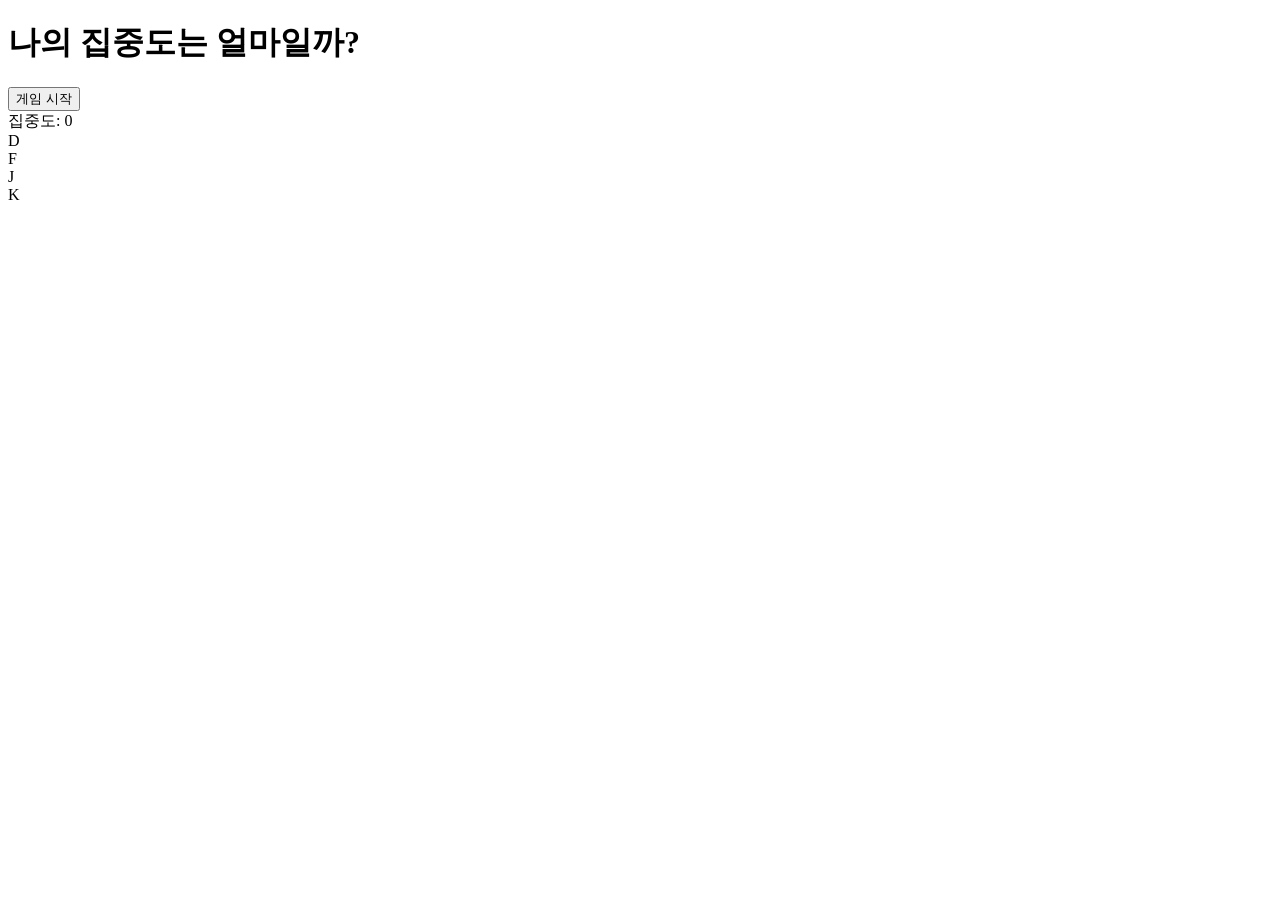
==== index.html @ 17e65d33 "Add initial HTML structure for 집중력 게임" ====
<!DOCTYPE html>
<html lang="ko">
<head>
<meta charset="UTF-8">
<title>집중력 게임</title>
<link rel="stylesheet" href="style.css">
</head>

<body>

<div id="startScreen">
    <h1>나의 집중도는 얼마일까?</h1>
    <button id="startBtn">게임 시작</button>
</div>

<div id="countdown"></div>

<div id="game">

    <div id="score">
        집중도: <span id="focus">0</span>
    </div>

    <div id="distractionArea"></div>

    <div id="lanes">

        <div class="lane" data-key="D">
            <div class="keyLabel">D</div>
        </div>

        <div class="lane" data-key="F">
            <div class="keyLabel">F</div>
        </div>

        <div class="lane" data-key="J">
            <div class="keyLabel">J</div>
        </div>

        <div class="lane" data-key="K">
            <div class="keyLabel">K</div>
        </div>

    </div>

</div>

<script src="script.js"></script>

</body>
</html>
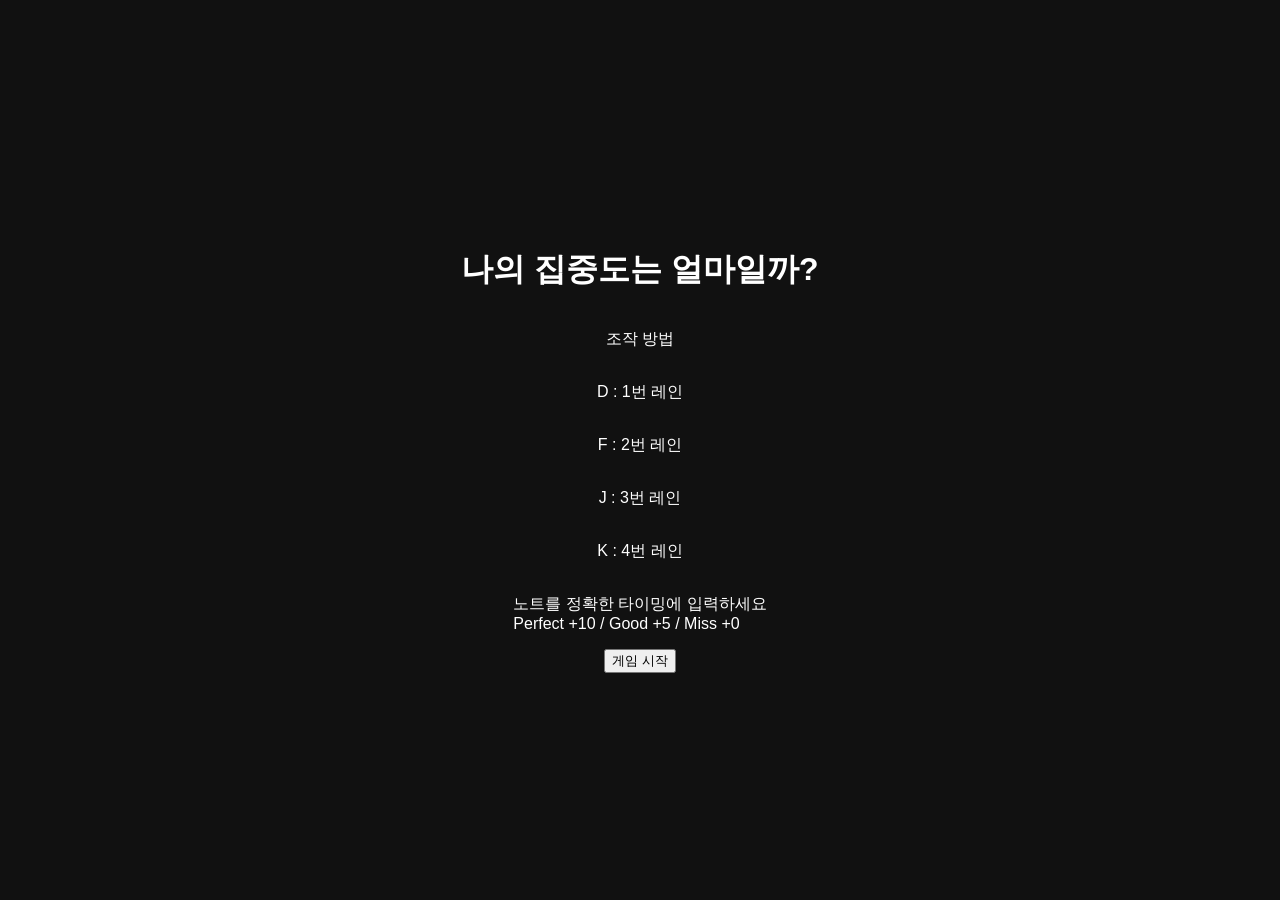
==== commit 6804b0db: "Enhance start screen with game instructions Added instructions for game controls and scoring." ====
--- a/index.html
+++ b/index.html
@@ -9,8 +9,24 @@
 <body>
 
 <div id="startScreen">
-    <h1>나의 집중도는 얼마일까?</h1>
-    <button id="startBtn">게임 시작</button>
+
+<h1>나의 집중도는 얼마일까?</h1>
+
+<p>조작 방법</p>
+<p>D : 1번 레인</p>
+<p>F : 2번 레인</p>
+<p>J : 3번 레인</p>
+<p>K : 4번 레인</p>
+
+<p>
+노트를 정확한 타이밍에 입력하세요<br>
+Perfect +10 / Good +5 / Miss +0
+</p>
+
+<button id="startBtn">
+게임 시작
+</button>
+
 </div>
 
 <div id="countdown"></div>
--- a/style.css
+++ b/style.css
@@ -0,0 +1,90 @@
+body{
+margin:0;
+background:#111;
+color:white;
+font-family:Arial;
+overflow:hidden;
+}
+
+#startScreen{
+position:absolute;
+width:100%;
+height:100%;
+display:flex;
+flex-direction:column;
+justify-content:center;
+align-items:center;
+}
+
+#countdown{
+position:absolute;
+font-size:80px;
+width:100%;
+text-align:center;
+top:40%;
+}
+
+#game{
+display:none;
+height:100vh;
+position:relative;
+}
+
+#score{
+position:absolute;
+top:20px;
+left:20px;
+font-size:25px;
+z-index:100;
+}
+
+#lanes{
+display:flex;
+justify-content:center;
+height:100%;
+}
+
+.lane{
+width:100px;
+height:100%;
+border:1px solid gray;
+position:relative;
+}
+
+.keyLabel{
+position:absolute;
+bottom:20px;
+left:50%;
+transform:translateX(-50%);
+font-size:30px;
+}
+
+.note{
+width:80px;
+height:20px;
+background:cyan;
+position:absolute;
+left:10px;
+border-radius:10px;
+}
+
+.popup{
+position:absolute;
+top:50px;
+left:-200px;
+background:red;
+padding:10px;
+animation:move 3s linear;
+}
+
+@keyframes move{
+
+from{
+left:-200px;
+}
+
+to{
+left:100%;
+}
+
+}
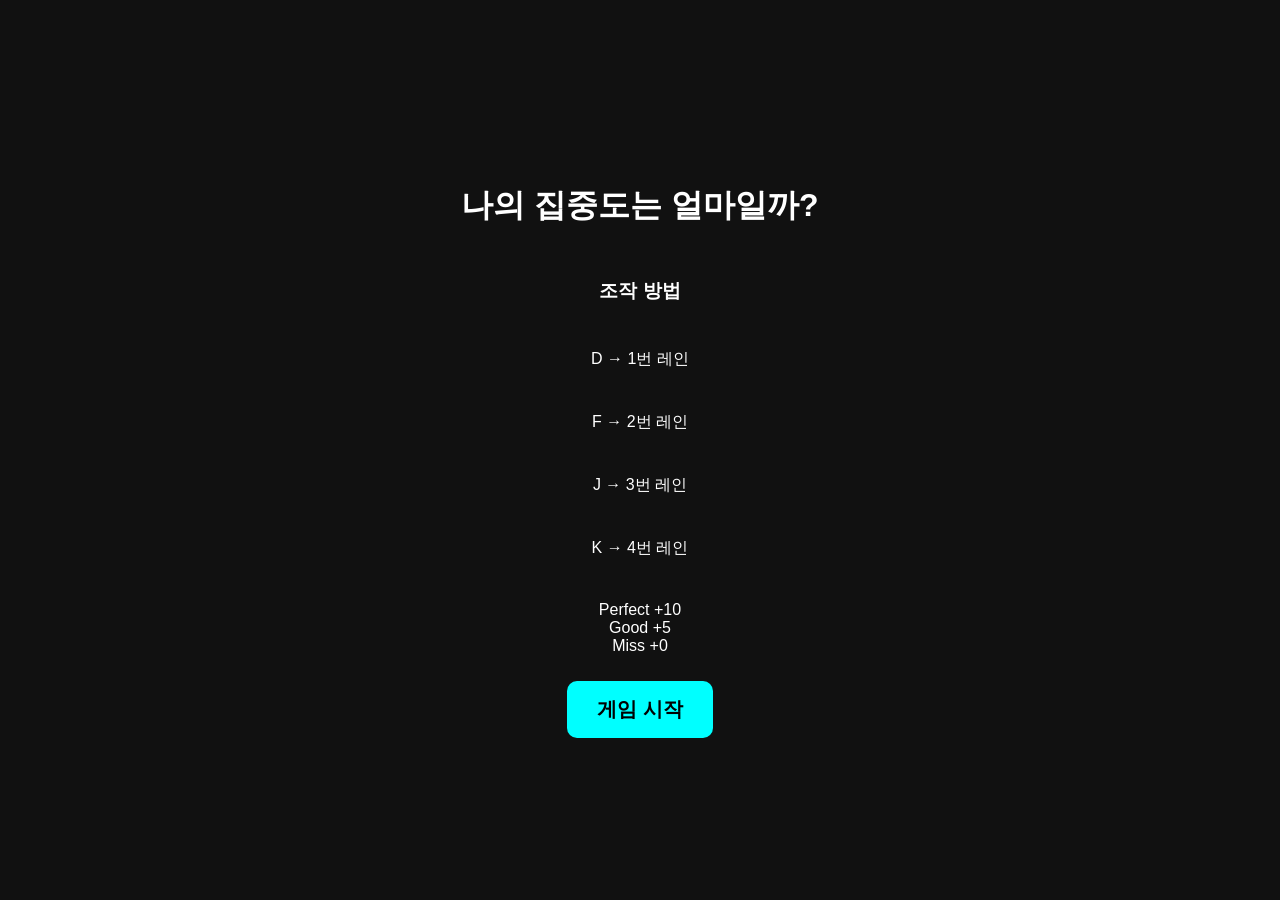
==== commit 784779f4: "Refactor game instructions and layout in index.html" ====
--- a/index.html
+++ b/index.html
@@ -1,5 +1,6 @@
 <!DOCTYPE html>
 <html lang="ko">
+
 <head>
 <meta charset="UTF-8">
 <title>집중력 게임</title>
@@ -12,15 +13,17 @@
 
 <h1>나의 집중도는 얼마일까?</h1>
 
-<p>조작 방법</p>
-<p>D : 1번 레인</p>
-<p>F : 2번 레인</p>
-<p>J : 3번 레인</p>
-<p>K : 4번 레인</p>
+<h3>조작 방법</h3>
+
+<p>D → 1번 레인</p>
+<p>F → 2번 레인</p>
+<p>J → 3번 레인</p>
+<p>K → 4번 레인</p>
 
 <p>
-노트를 정확한 타이밍에 입력하세요<br>
-Perfect +10 / Good +5 / Miss +0
+Perfect +10<br>
+Good +5<br>
+Miss +0
 </p>
 
 <button id="startBtn">
@@ -33,35 +36,38 @@
 
 <div id="game">
 
-    <div id="score">
-        집중도: <span id="focus">0</span>
-    </div>
+<div id="score">
+집중도 : <span id="focus">0</span>
+</div>
 
-    <div id="distractionArea"></div>
+<div id="distractionArea"></div>
 
-    <div id="lanes">
+<div id="lanes">
 
-        <div class="lane" data-key="D">
-            <div class="keyLabel">D</div>
-        </div>
+<div class="hitLine"></div>
 
-        <div class="lane" data-key="F">
-            <div class="keyLabel">F</div>
-        </div>
+<div class="lane">
+<div class="keyLabel">D</div>
+</div>
 
-        <div class="lane" data-key="J">
-            <div class="keyLabel">J</div>
-        </div>
+<div class="lane">
+<div class="keyLabel">F</div>
+</div>
 
-        <div class="lane" data-key="K">
-            <div class="keyLabel">K</div>
-        </div>
+<div class="lane">
+<div class="keyLabel">J</div>
+</div>
 
-    </div>
+<div class="lane">
+<div class="keyLabel">K</div>
+</div>
+
+</div>
 
 </div>
 
 <script src="script.js"></script>
 
 </body>
+
 </html>
--- a/style.css
+++ b/style.css
@@ -2,7 +2,7 @@
 margin:0;
 background:#111;
 color:white;
-font-family:Arial;
+font-family:Arial,sans-serif;
 overflow:hidden;
 }
 
@@ -14,6 +14,20 @@
 flex-direction:column;
 justify-content:center;
 align-items:center;
+gap:10px;
+text-align:center;
+background:#111;
+z-index:1000;
+}
+
+#startBtn{
+padding:15px 30px;
+font-size:20px;
+border:none;
+border-radius:10px;
+cursor:pointer;
+background:cyan;
+font-weight:bold;
 }
 
 #countdown{
@@ -22,6 +36,7 @@
 width:100%;
 text-align:center;
 top:40%;
+z-index:999;
 }
 
 #game{
@@ -42,6 +57,7 @@
 display:flex;
 justify-content:center;
 height:100%;
+position:relative;
 }
 
 .lane{
@@ -49,14 +65,20 @@
 height:100%;
 border:1px solid gray;
 position:relative;
+background:#222;
+}
+
+.lane:nth-child(odd){
+background:#1a1a1a;
 }
 
 .keyLabel{
 position:absolute;
-bottom:20px;
+bottom:40px;
 left:50%;
 transform:translateX(-50%);
 font-size:30px;
+font-weight:bold;
 }
 
 .note{
@@ -66,6 +88,16 @@
 position:absolute;
 left:10px;
 border-radius:10px;
+box-shadow:0 0 15px cyan;
+}
+
+.hitLine{
+position:absolute;
+bottom:100px;
+width:100%;
+height:5px;
+background:red;
+z-index:100;
 }
 
 .popup{
@@ -74,6 +106,10 @@
 left:-200px;
 background:red;
 padding:10px;
+border-radius:10px;
+font-size:18px;
+font-weight:bold;
+z-index:200;
 animation:move 3s linear;
 }
 
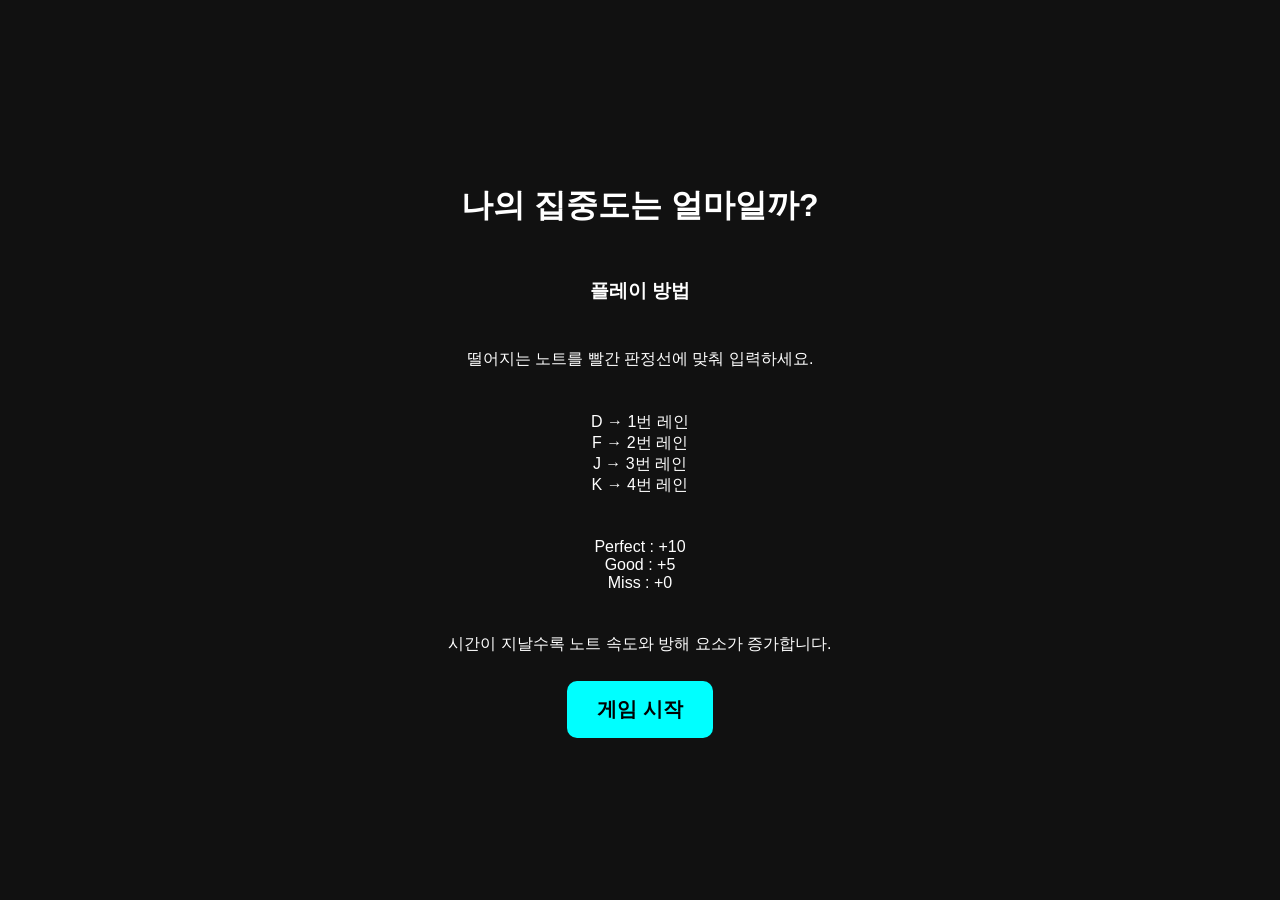
==== commit 0cdb7f95: "Update index.html" ====
--- a/index.html
+++ b/index.html
@@ -13,17 +13,25 @@
 
 <h1>나의 집중도는 얼마일까?</h1>
 
-<h3>조작 방법</h3>
+<h3>플레이 방법</h3>
 
-<p>D → 1번 레인</p>
-<p>F → 2번 레인</p>
-<p>J → 3번 레인</p>
-<p>K → 4번 레인</p>
+<p>떨어지는 노트를 빨간 판정선에 맞춰 입력하세요.</p>
 
 <p>
-Perfect +10<br>
-Good +5<br>
-Miss +0
+D → 1번 레인<br>
+F → 2번 레인<br>
+J → 3번 레인<br>
+K → 4번 레인
+</p>
+
+<p>
+Perfect : +10<br>
+Good : +5<br>
+Miss : +0
+</p>
+
+<p>
+시간이 지날수록 노트 속도와 방해 요소가 증가합니다.
 </p>
 
 <button id="startBtn">
@@ -31,7 +39,6 @@
 </button>
 
 </div>
-
 <div id="countdown"></div>
 
 <div id="game">
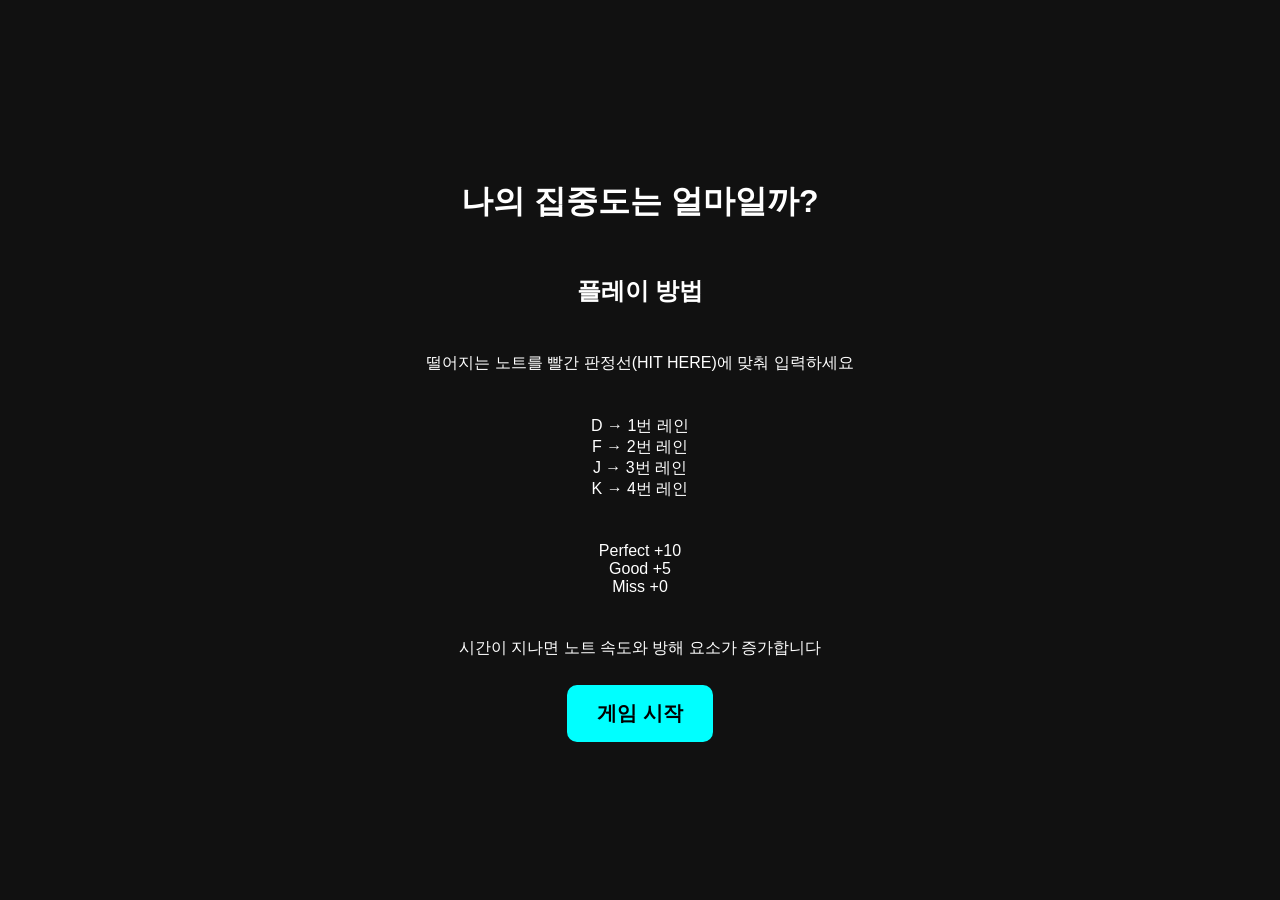
==== commit e4293ae3: "Update index.html" ====
--- a/index.html
+++ b/index.html
@@ -13,9 +13,11 @@
 
 <h1>나의 집중도는 얼마일까?</h1>
 
-<h3>플레이 방법</h3>
+<h2>플레이 방법</h2>
 
-<p>떨어지는 노트를 빨간 판정선에 맞춰 입력하세요.</p>
+<p>
+떨어지는 노트를 빨간 판정선(HIT HERE)에 맞춰 입력하세요
+</p>
 
 <p>
 D → 1번 레인<br>
@@ -25,13 +27,13 @@
 </p>
 
 <p>
-Perfect : +10<br>
-Good : +5<br>
-Miss : +0
+Perfect +10<br>
+Good +5<br>
+Miss +0
 </p>
 
 <p>
-시간이 지날수록 노트 속도와 방해 요소가 증가합니다.
+시간이 지나면 노트 속도와 방해 요소가 증가합니다
 </p>
 
 <button id="startBtn">
@@ -39,6 +41,7 @@
 </button>
 
 </div>
+
 <div id="countdown"></div>
 
 <div id="game">
@@ -47,11 +50,13 @@
 집중도 : <span id="focus">0</span>
 </div>
 
-<div id="distractionArea"></div>
-
 <div id="lanes">
 
 <div class="hitLine"></div>
+
+<div class="hitText">
+HIT HERE
+</div>
 
 <div class="lane">
 <div class="keyLabel">D</div>
@@ -76,5 +81,4 @@
 <script src="script.js"></script>
 
 </body>
-
 </html>
--- a/style.css
+++ b/style.css
@@ -92,12 +92,34 @@
 }
 
 .hitLine{
+
 position:absolute;
 bottom:100px;
 width:100%;
-height:5px;
+height:8px;
 background:red;
 z-index:100;
+
+box-shadow:
+0 0 15px red,
+0 0 30px red;
+
+}
+
+.hitText{
+
+position:absolute;
+bottom:110px;
+width:100%;
+text-align:center;
+
+font-size:20px;
+font-weight:bold;
+
+color:red;
+
+z-index:101;
+
 }
 
 .popup{
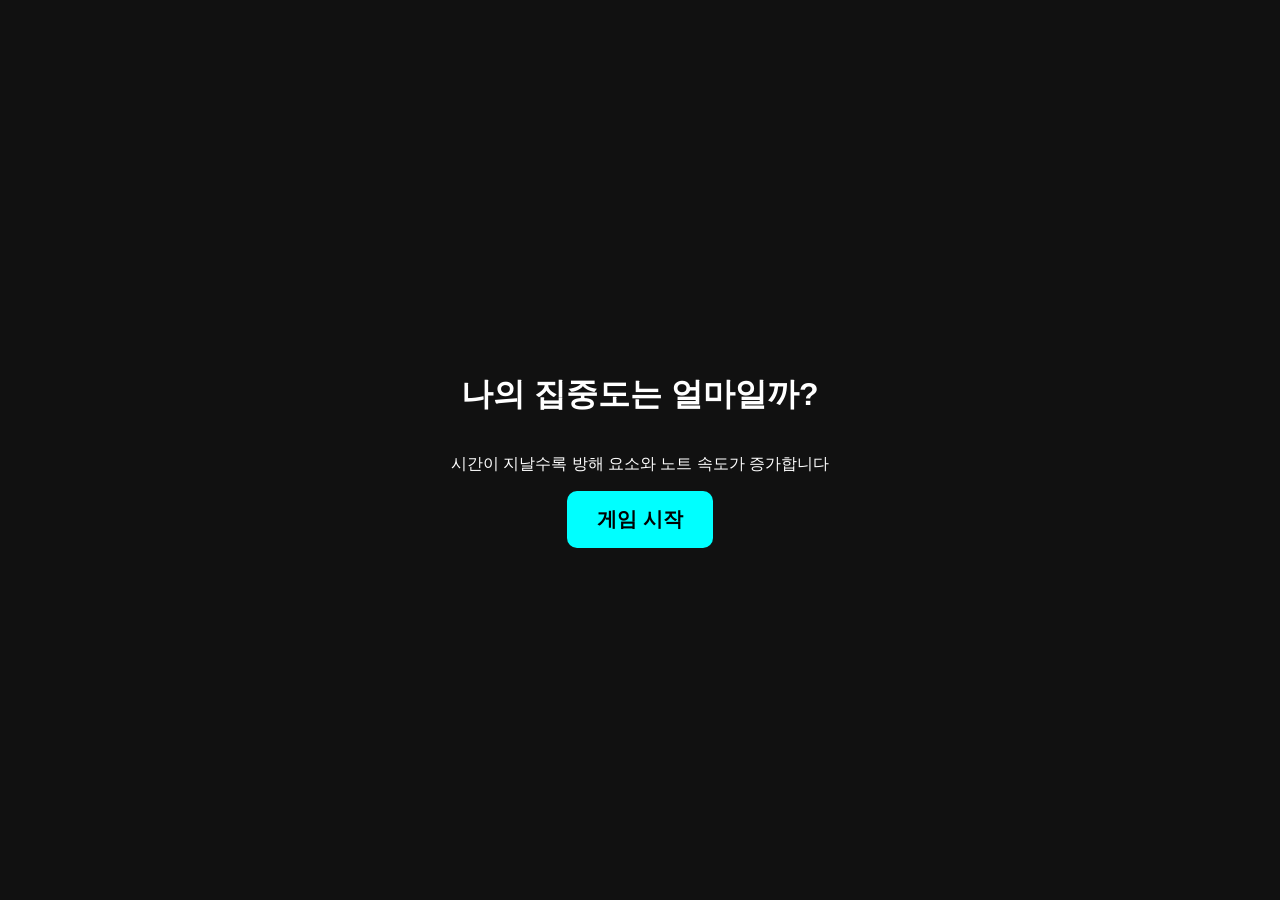
==== commit 14274cbb: "Update index.html" ====
--- a/index.html
+++ b/index.html
@@ -13,27 +13,8 @@
 
 <h1>나의 집중도는 얼마일까?</h1>
 
-<h2>플레이 방법</h2>
-
 <p>
-떨어지는 노트를 빨간 판정선(HIT HERE)에 맞춰 입력하세요
-</p>
-
-<p>
-D → 1번 레인<br>
-F → 2번 레인<br>
-J → 3번 레인<br>
-K → 4번 레인
-</p>
-
-<p>
-Perfect +10<br>
-Good +5<br>
-Miss +0
-</p>
-
-<p>
-시간이 지나면 노트 속도와 방해 요소가 증가합니다
+시간이 지날수록 방해 요소와 노트 속도가 증가합니다
 </p>
 
 <button id="startBtn">
@@ -53,10 +34,6 @@
 <div id="lanes">
 
 <div class="hitLine"></div>
-
-<div class="hitText">
-HIT HERE
-</div>
 
 <div class="lane">
 <div class="keyLabel">D</div>
--- a/style.css
+++ b/style.css
@@ -14,13 +14,13 @@
 flex-direction:column;
 justify-content:center;
 align-items:center;
-gap:10px;
 text-align:center;
 background:#111;
 z-index:1000;
 }
 
 #startBtn{
+
 padding:15px 30px;
 font-size:20px;
 border:none;
@@ -28,67 +28,84 @@
 cursor:pointer;
 background:cyan;
 font-weight:bold;
+
 }
 
 #countdown{
+
 position:absolute;
 font-size:80px;
 width:100%;
 text-align:center;
 top:40%;
 z-index:999;
+
 }
 
 #game{
+
 display:none;
 height:100vh;
 position:relative;
+
 }
 
 #score{
+
 position:absolute;
 top:20px;
 left:20px;
-font-size:25px;
-z-index:100;
+font-size:30px;
+z-index:100;
+
 }
 
 #lanes{
-display:flex;
-justify-content:center;
-height:100%;
-position:relative;
+
+display:flex;
+justify-content:center;
+height:100%;
+position:relative;
+
 }
 
 .lane{
+
 width:100px;
 height:100%;
 border:1px solid gray;
-position:relative;
 background:#222;
+position:relative;
+
 }
 
 .lane:nth-child(odd){
+
 background:#1a1a1a;
+
 }
 
 .keyLabel{
-position:absolute;
-bottom:40px;
+
+position:absolute;
+bottom:30px;
 left:50%;
 transform:translateX(-50%);
 font-size:30px;
 font-weight:bold;
+
 }
 
 .note{
+
 width:80px;
 height:20px;
 background:cyan;
 position:absolute;
 left:10px;
 border-radius:10px;
-box-shadow:0 0 15px cyan;
+box-shadow:0 0 20px cyan;
+
 }
 
 .hitLine{
@@ -98,12 +115,13 @@
 width:100%;
 height:8px;
 background:red;
-z-index:100;
 
 box-shadow:
 0 0 15px red,
 0 0 30px red;
 
+z-index:100;
+
 }
 
 .hitText{
@@ -112,37 +130,170 @@
 bottom:110px;
 width:100%;
 text-align:center;
-
-font-size:20px;
-font-weight:bold;
-
 color:red;
-
+font-size:20px;
+font-weight:bold;
 z-index:101;
 
 }
 
 .popup{
-position:absolute;
-top:50px;
-left:-200px;
-background:red;
-padding:10px;
-border-radius:10px;
-font-size:18px;
-font-weight:bold;
-z-index:200;
-animation:move 3s linear;
-}
-
-@keyframes move{
-
-from{
-left:-200px;
-}
-
-to{
-left:100%;
-}
-
-}
+
+position:absolute;
+background:red;
+padding:15px;
+border-radius:10px;
+font-size:20px;
+font-weight:bold;
+z-index:300;
+
+}body{
+margin:0;
+background:#111;
+color:white;
+font-family:Arial,sans-serif;
+overflow:hidden;
+}
+
+#startScreen{
+position:absolute;
+width:100%;
+height:100%;
+display:flex;
+flex-direction:column;
+justify-content:center;
+align-items:center;
+text-align:center;
+background:#111;
+z-index:1000;
+}
+
+#startBtn{
+
+padding:15px 30px;
+font-size:20px;
+border:none;
+border-radius:10px;
+cursor:pointer;
+background:cyan;
+font-weight:bold;
+
+}
+
+#countdown{
+
+position:absolute;
+font-size:80px;
+width:100%;
+text-align:center;
+top:40%;
+z-index:999;
+
+}
+
+#game{
+
+display:none;
+height:100vh;
+position:relative;
+
+}
+
+#score{
+
+position:absolute;
+top:20px;
+left:20px;
+font-size:30px;
+z-index:100;
+
+}
+
+#lanes{
+
+display:flex;
+justify-content:center;
+height:100%;
+position:relative;
+
+}
+
+.lane{
+
+width:100px;
+height:100%;
+border:1px solid gray;
+background:#222;
+position:relative;
+
+}
+
+.lane:nth-child(odd){
+
+background:#1a1a1a;
+
+}
+
+.keyLabel{
+
+position:absolute;
+bottom:30px;
+left:50%;
+transform:translateX(-50%);
+font-size:30px;
+font-weight:bold;
+
+}
+
+.note{
+
+width:80px;
+height:20px;
+background:cyan;
+position:absolute;
+left:10px;
+border-radius:10px;
+box-shadow:0 0 20px cyan;
+
+}
+
+.hitLine{
+
+position:absolute;
+bottom:100px;
+width:100%;
+height:8px;
+background:red;
+
+box-shadow:
+0 0 15px red,
+0 0 30px red;
+
+z-index:100;
+
+}
+
+.hitText{
+
+position:absolute;
+bottom:110px;
+width:100%;
+text-align:center;
+color:red;
+font-size:20px;
+font-weight:bold;
+z-index:101;
+
+}
+
+.popup{
+
+position:absolute;
+background:red;
+padding:15px;
+border-radius:10px;
+font-size:20px;
+font-weight:bold;
+z-index:300;
+
+}
